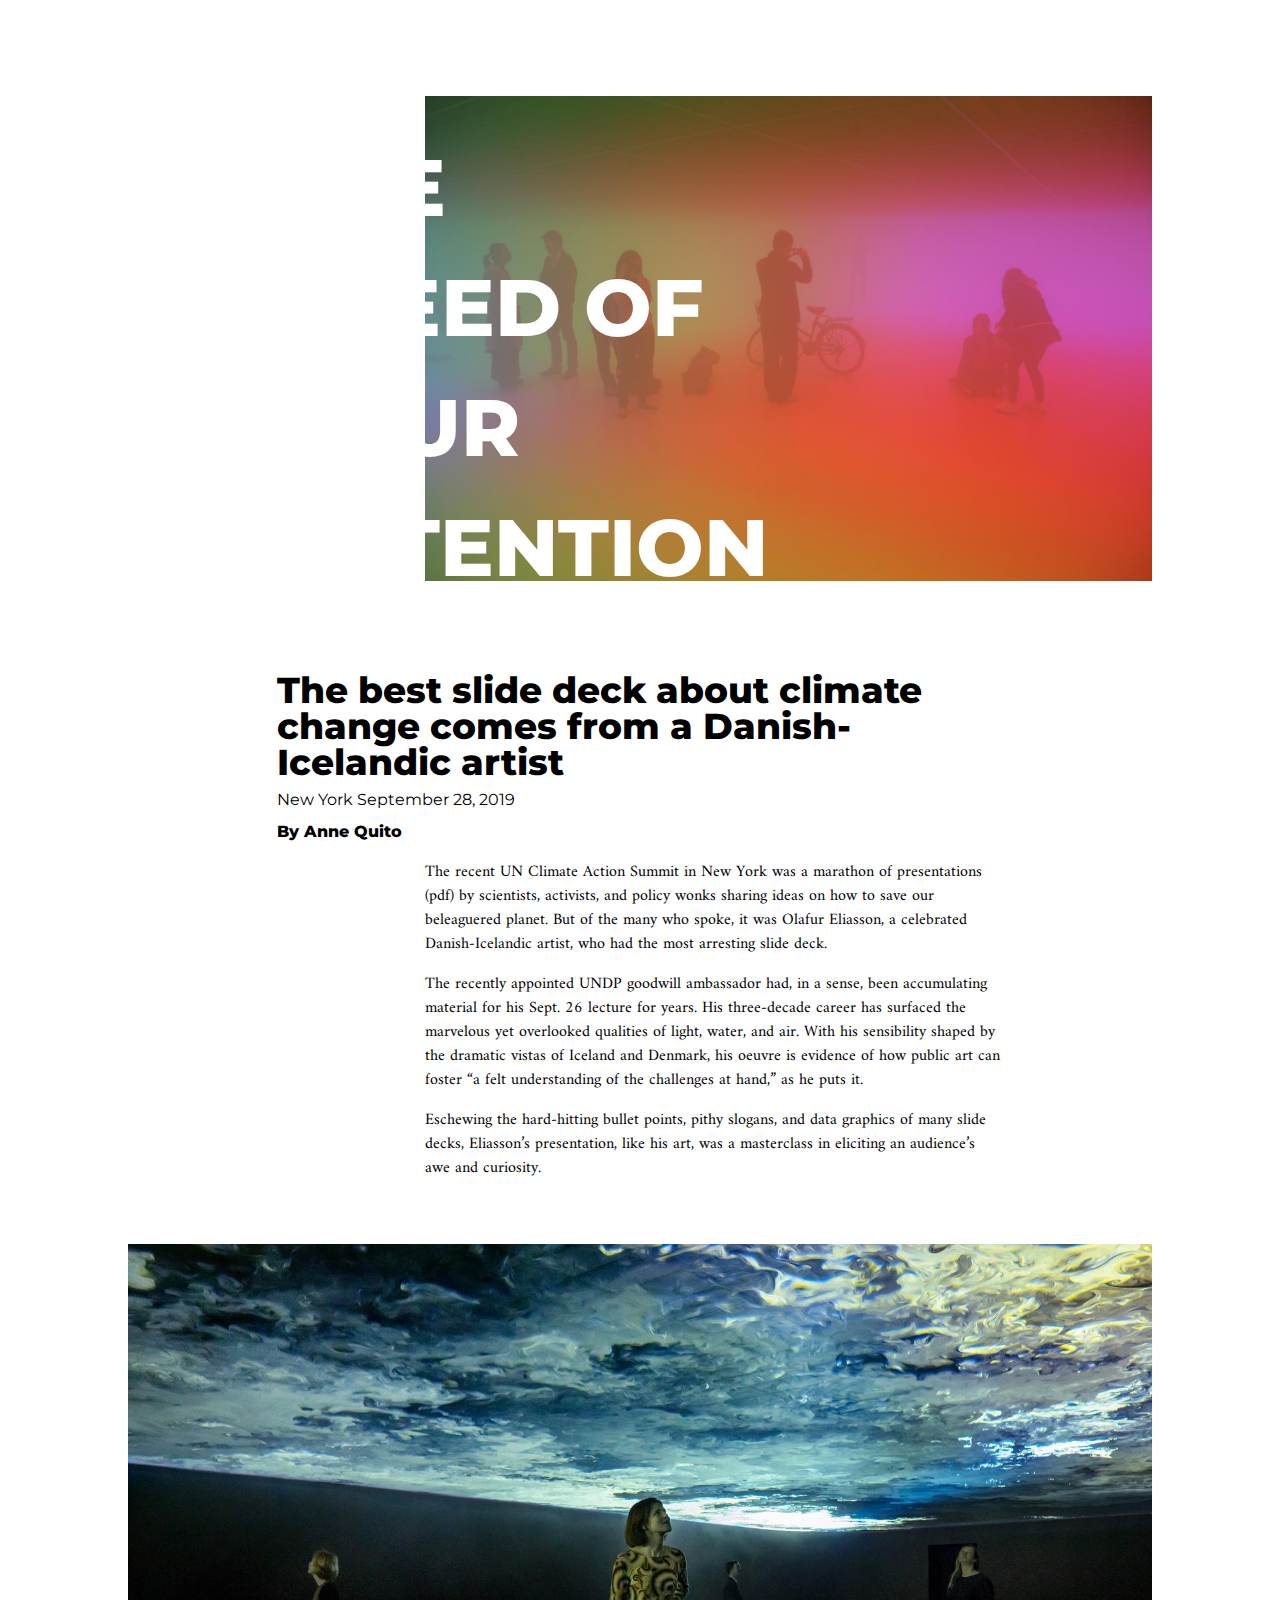
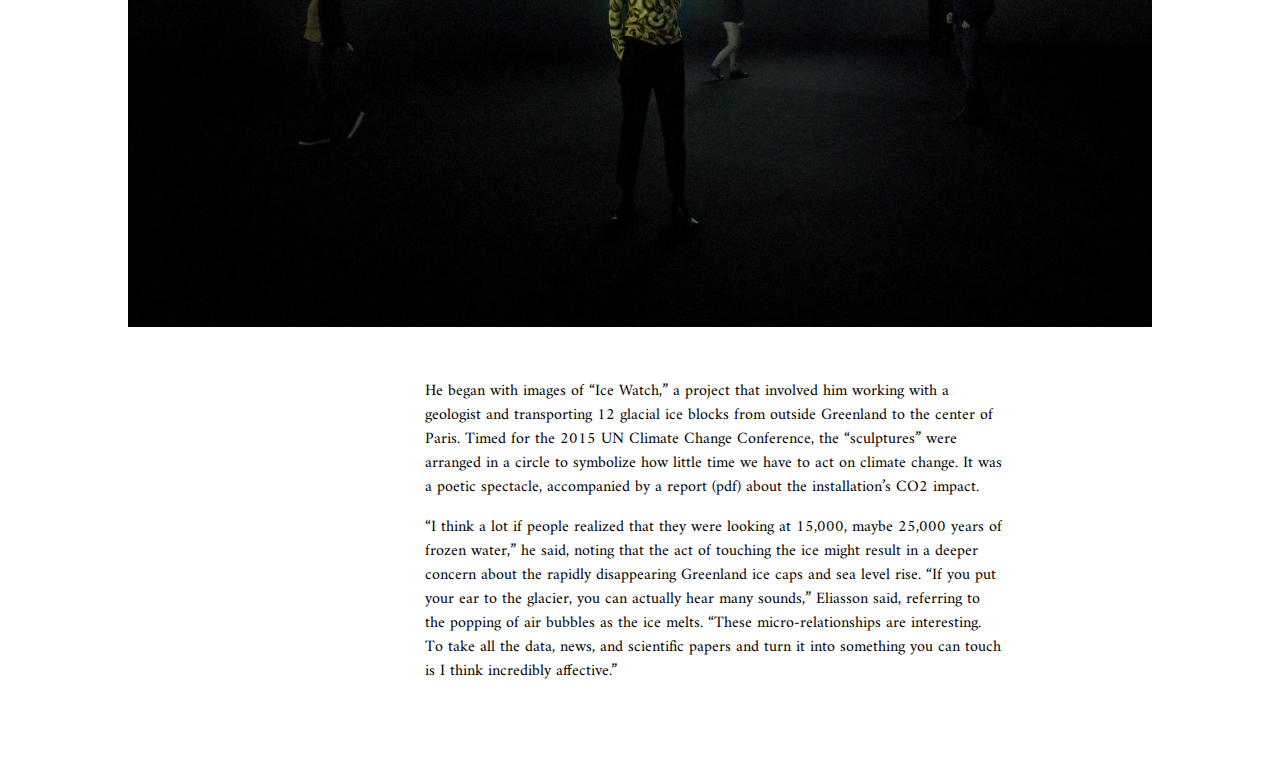
==== sessions/week_2/index.html @ 0d457791 "hello" ====
<!DOCTYPE html>
<html>
  <head>
    <meta charset="utf-8">
    <title>The speed of your attention</title>
    <link href="../../css/reset.css" rel="stylesheet" type="text/css">
    <link href="../../css/article.css" rel="stylesheet" type="text/css">
  </head>
  <body>

  <main>

	<article>
	  <div class="lead-image"><img src="../../images/feelings-are-facts.jpg" /></div>
	  <h1 class="main-headline">The speed of your attention</h1>
	  	<div class="subhead-module">
	 	 <h3 class="subhead">The best slide deck about climate change comes from a Danish-Icelandic artist</h3>
		<p class="timestamp">New York September 28, 2019</p>
		<p class="byline">By Anne Quito</p>
		</div>


		<section class="text-content">
		<p>The recent UN Climate Action Summit in New York was a marathon of presentations (pdf) by scientists, activists, and policy wonks sharing ideas on how to save our beleaguered planet. But of the many who spoke, it was Olafur Eliasson, a celebrated Danish-Icelandic artist, who had the most arresting slide deck.</p>

<p>The recently appointed UNDP goodwill ambassador had, in a sense, been accumulating material for his Sept. 26 lecture for years. His three-decade career has surfaced the marvelous yet overlooked qualities of light, water, and air. With his sensibility shaped by the dramatic vistas of Iceland and Denmark, his oeuvre is evidence of how public art can foster “a felt understanding of the challenges at hand,” as he puts it.</p>

<p>Eschewing the hard-hitting bullet points, pithy slogans, and data graphics of many slide decks, Eliasson’s presentation, like his art, was a masterclass in eliciting an audience’s awe and curiosity.</p>
</section>

		<section class="full-image">
			<img src="../../images/symbiotic-seeing.jpg" />
		</section>

		<section class="text-content">
		<p>He began with images of “Ice Watch,” a project that involved him working with a geologist and transporting 12 glacial ice blocks from outside Greenland to the center of Paris. Timed for the 2015 UN Climate Change Conference, the “sculptures” were arranged in a circle to symbolize how little time we have to act on climate change. It was a poetic spectacle, accompanied by a report (pdf) about the installation’s CO2 impact.</p>

<p>“I think a lot if people realized that they were looking at 15,000, maybe 25,000 years of frozen water,” he said, noting that the act of  touching the ice might result in a deeper concern about the rapidly disappearing Greenland ice caps and sea level rise. “If you put your ear to the glacier, you can actually hear many sounds,” Eliasson said, referring to the popping of air bubbles as the ice melts. “These micro-relationships are interesting. To take all the data, news, and scientific papers and turn it into something you can touch is I think incredibly affective.”</p>


</section>
  
    
	</article>



  </main>





  </body>
</html>
---- css/article.css ----
@import url('https://fonts.googleapis.com/css?family=Amiri&display=swap');
@import url('https://fonts.googleapis.com/css?family=Montserrat:400,800&display=swap');

html {
  font-size: 1rem;
  font-family: 'Amiri', serif;
  color:#000;


}

    body {
        padding:5rem 0;

      animation: colorchange 30s infinite; /* animation-name followed by duration in seconds*/
         /* you could also use milliseconds (ms) or something like 2.5s */
      -webkit-animation: colorchange 30s infinite; /* Chrome and Safari */
    }

    @keyframes colorchange
    {
      0%   {background: #d3beaa;}
      25%  {background: #c59eb3;}
      50%  {background: #b7a68e;}
      75%  {background: #9f9189;}
      100% {background: #c2b2ae;}
    }

    @-webkit-keyframes colorchange /* Safari and Chrome - necessary duplicate */
    {
      0%   {background: #d3beaa;}
      25%  {background: #c59eb3;}
      50%  {background: #b7a68e;}
      75%  {background: #9f9189;}
      100% {background: #c2b2ae;}
    }




a {
  text-decoration: none;
}

p {
  font-size: 1rem;
  font-family: 'Amiri', serif;
  line-height: 1.5;
  margin-bottom:1rem;

}



main {
  width: 80vw;
  margin: 0 auto;
}

article {
  display:grid;
  grid-template-columns: repeat(7, 1fr);
  grid-auto-rows:min-content;
  grid-gap: 1rem;

}


.main-headline {
  grid-column:2 / 5;
  grid-row:1;
  padding: 3rem 0;
  color:#fff;
  line-height:1.5;
}

.lead-image {
  grid-column:3 / 8;
  grid-row:1;
  padding: 1rem 0;

}

.subhead-module {
  grid-column:2 / 7;
  grid-row:2;
justify-content: start;
}

.subhead {
  padding: 0;
  margin:0;
}

.timestamp {
    font-family: 'Montserrat', sans-serif;
    font-size:1rem;
    padding:.5rem 0;
      margin:0;
}

.byline {
    font-family: 'Montserrat', sans-serif;
    font-size:1rem;
    font-weight:800;
    padding: 0;
    margin:0;
}

.text-content {
 grid-column:3 / 7;
 grid-row:auto;
}

.full-image {
   grid-column:1 / 8;
  grid-row:auto;
  padding:2rem 0;

}





h1, h2, h3, h4, h5 {
  font-family: 'Montserrat', sans-serif;
  font-weight:800;
}

h1 {
  font-size:5rem;
  text-transform: uppercase;
}

h2 {
  font-size:3.375rem;
}
h3 {
  font-size:2.25rem;
}
h4 {
  font-size:1.5rem;
}
h5 {
  font-size:1;
}

p, li {
  font-size: 1rem;
  line-height: 1.5;
}



img {
    width: 100%;
}
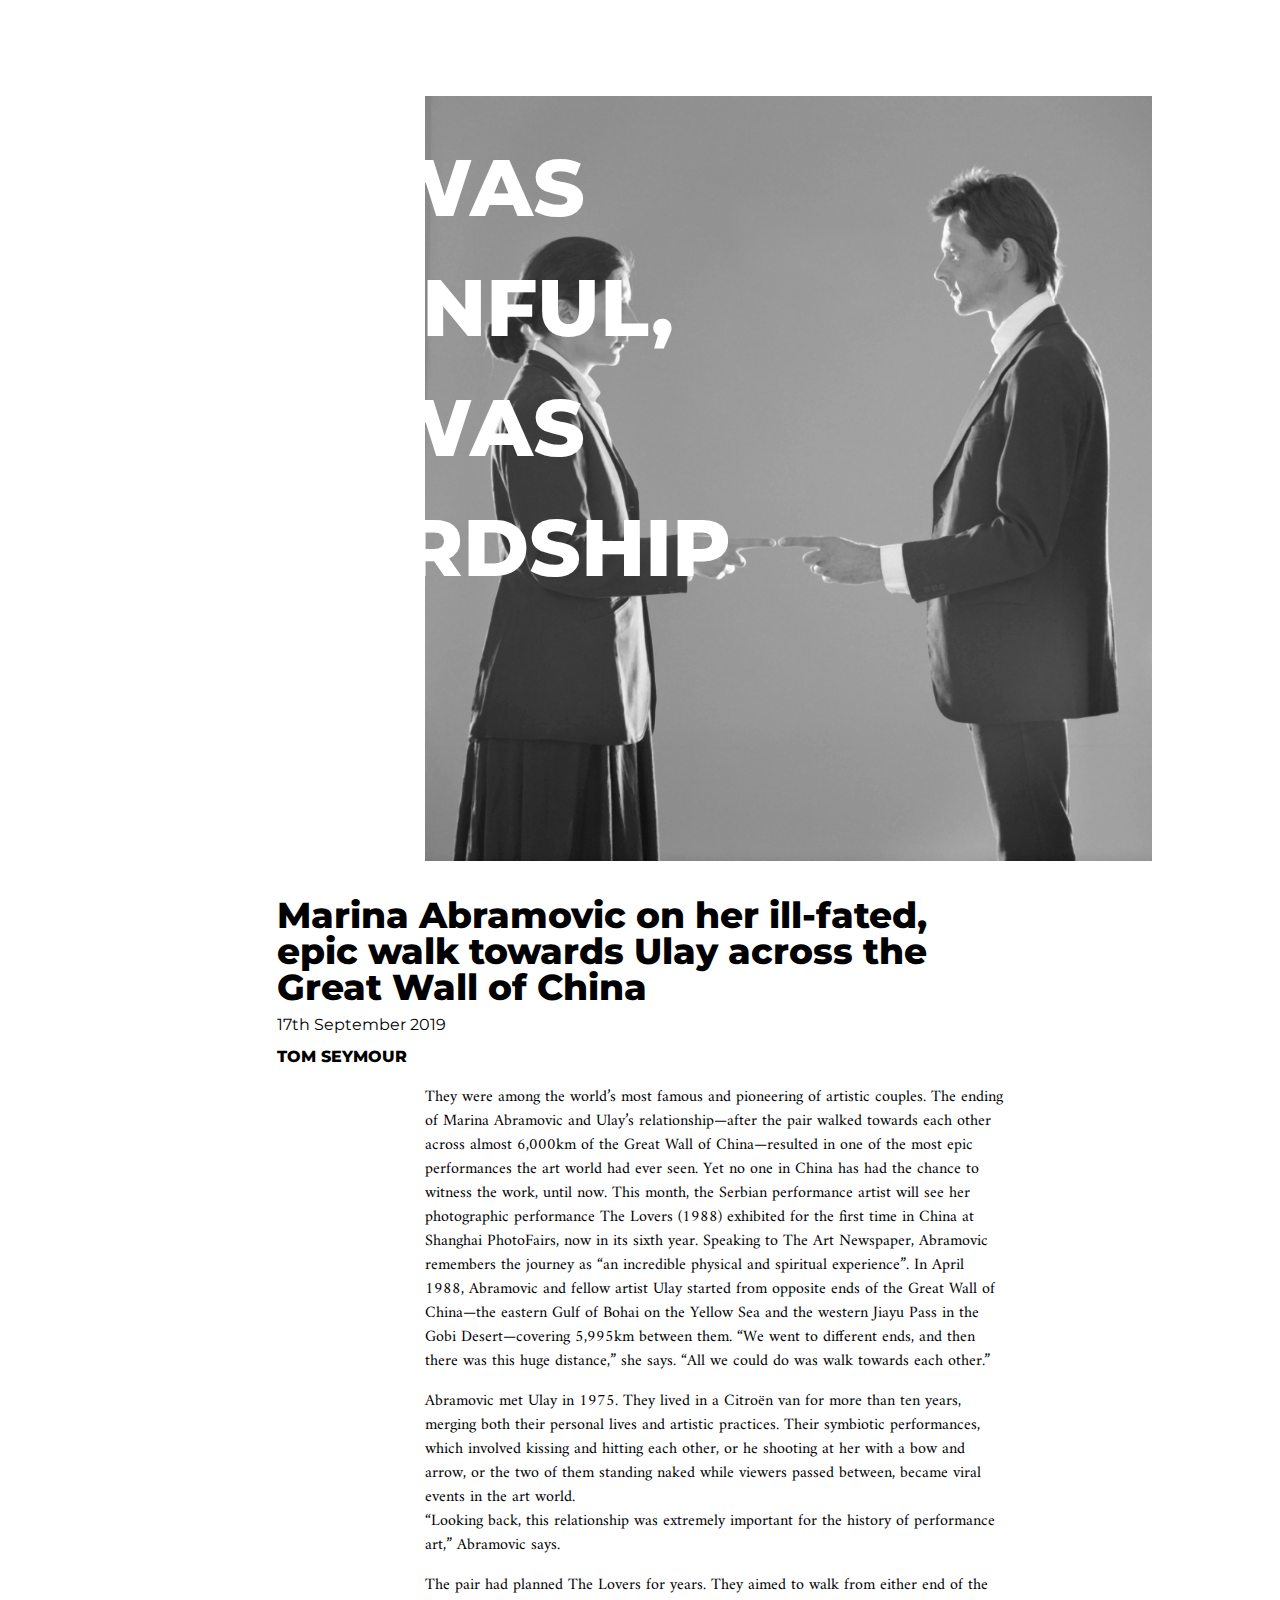
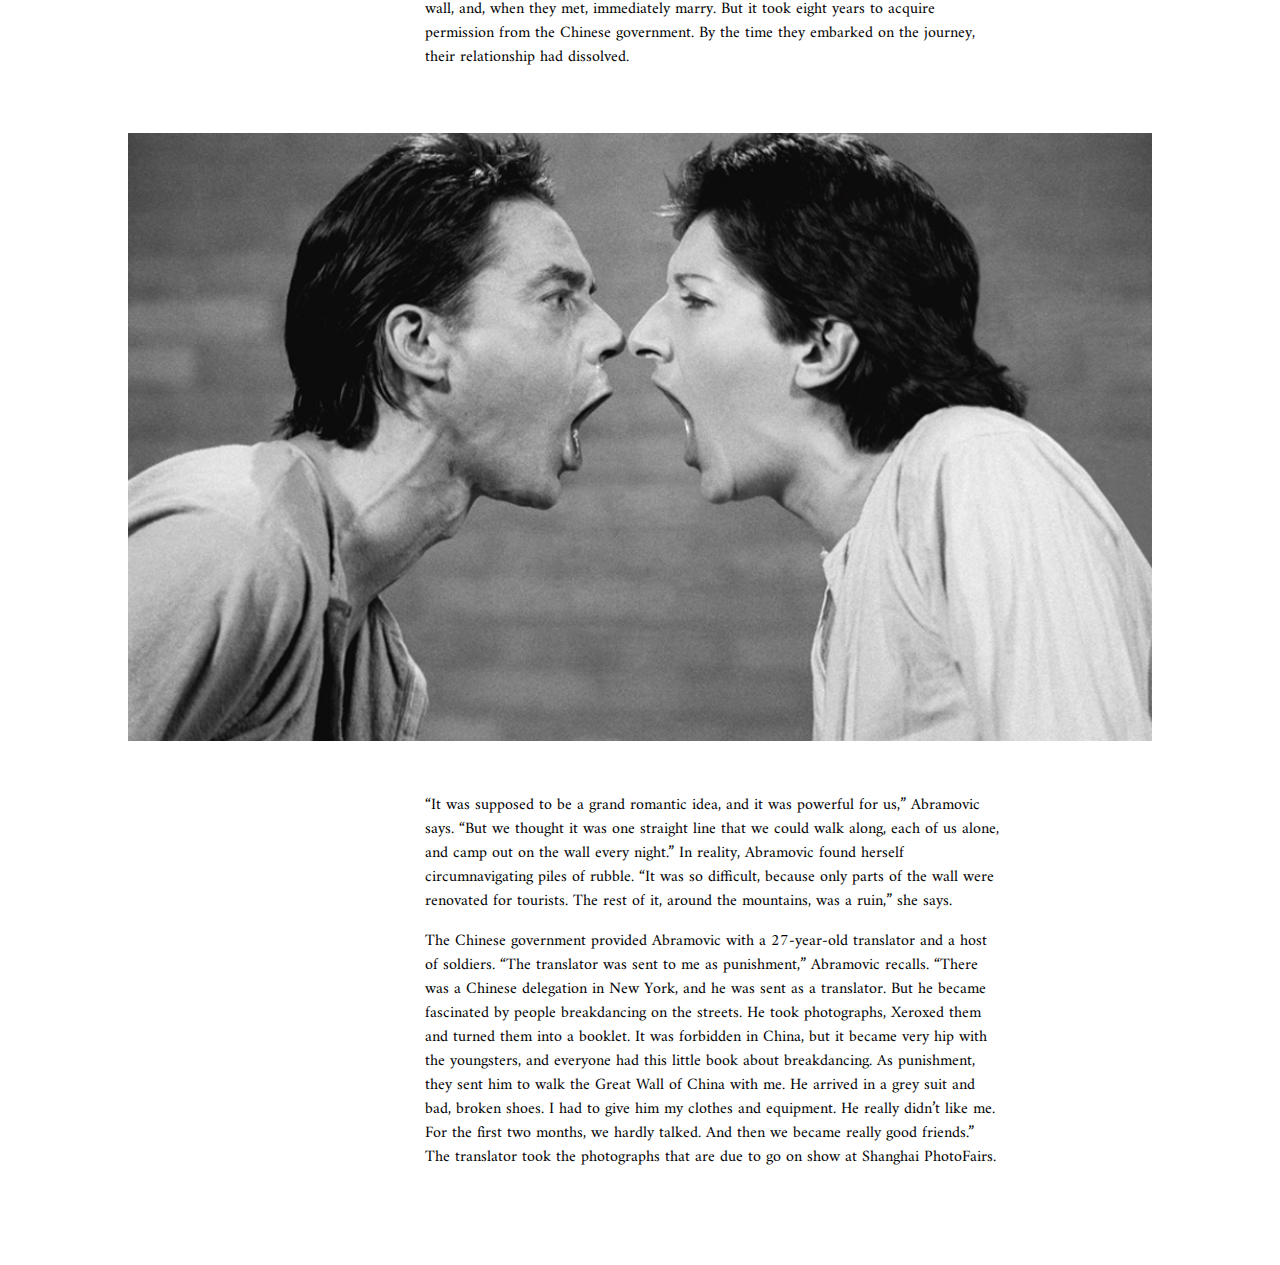
==== commit 22f30313: "hello" ====
--- a/sessions/week_2/index.html
+++ b/sessions/week_2/index.html
@@ -2,7 +2,7 @@
 <html>
   <head>
     <meta charset="utf-8">
-    <title>The speed of your attention</title>
+    <title>It was painful, it was hardship</title>
     <link href="../../css/reset.css" rel="stylesheet" type="text/css">
     <link href="../../css/article.css" rel="stylesheet" type="text/css">
   </head>
@@ -11,31 +11,40 @@
   <main>
 
 	<article>
-	  <div class="lead-image"><img src="../../images/feelings-are-facts.jpg" /></div>
-	  <h1 class="main-headline">The speed of your attention</h1>
+	  <div class="lead-image"><img src="../../images/ulay3.jpg" ></div>
+	  <h1 class="main-headline">It was painful, it was hardship</h1>
 	  	<div class="subhead-module">
-	 	 <h3 class="subhead">The best slide deck about climate change comes from a Danish-Icelandic artist</h3>
-		<p class="timestamp">New York September 28, 2019</p>
-		<p class="byline">By Anne Quito</p>
+	 	 <h3 class="subhead">Marina Abramovic on her ill-fated, epic walk towards Ulay across the Great Wall of China</h3>
+		<p class="timestamp">17th September 2019</p>
+		<p class="byline">TOM SEYMOUR</p>
 		</div>
 
 
 		<section class="text-content">
-		<p>The recent UN Climate Action Summit in New York was a marathon of presentations (pdf) by scientists, activists, and policy wonks sharing ideas on how to save our beleaguered planet. But of the many who spoke, it was Olafur Eliasson, a celebrated Danish-Icelandic artist, who had the most arresting slide deck.</p>
+		<p>They were among the world’s most famous and pioneering of artistic couples. The ending of Marina Abramovic and Ulay’s relationship—after the pair walked towards each other across almost 6,000km of the Great Wall of China—resulted in one of the most epic performances the art world had ever seen. Yet no one in China has had the chance to witness the work, until now.
 
-<p>The recently appointed UNDP goodwill ambassador had, in a sense, been accumulating material for his Sept. 26 lecture for years. His three-decade career has surfaced the marvelous yet overlooked qualities of light, water, and air. With his sensibility shaped by the dramatic vistas of Iceland and Denmark, his oeuvre is evidence of how public art can foster “a felt understanding of the challenges at hand,” as he puts it.</p>
+This month, the Serbian performance artist will see her photographic performance The Lovers (1988) exhibited for the first time in China at Shanghai PhotoFairs, now in its sixth year.
 
-<p>Eschewing the hard-hitting bullet points, pithy slogans, and data graphics of many slide decks, Eliasson’s presentation, like his art, was a masterclass in eliciting an audience’s awe and curiosity.</p>
+Speaking to The Art Newspaper, Abramovic remembers the journey as “an incredible physical and spiritual experience”. In April 1988, Abramovic and fellow artist Ulay started from opposite ends of the Great Wall of China—the eastern Gulf of Bohai on the Yellow Sea and the western Jiayu Pass in the Gobi Desert—covering 5,995km between them. “We went to different ends, and then there was this huge distance,” she says. “All we could do was walk towards each other.”</p>
+
+<p>Abramovic met Ulay in 1975. They lived in a Citroën van for more than ten years, merging both their personal lives and artistic practices. Their symbiotic performances, which involved kissing and hitting each other, or he shooting at her with a bow and arrow, or the two of them standing naked while viewers passed between, became viral events in the art world.
+<br>
+“Looking back, this relationship was extremely important for the history of performance art,” Abramovic says.</p>
+
+<p>The pair had planned The Lovers for years. They aimed to walk from either end of the wall, and, when they met, immediately marry. But it took eight years to acquire permission from the Chinese government. By the time they embarked on the journey, their relationship had dissolved.</p>
 </section>
 
 		<section class="full-image">
-			<img src="../../images/symbiotic-seeing.jpg" />
+			<img src="../../images/ulay2.jpg" />
 		</section>
 
 		<section class="text-content">
-		<p>He began with images of “Ice Watch,” a project that involved him working with a geologist and transporting 12 glacial ice blocks from outside Greenland to the center of Paris. Timed for the 2015 UN Climate Change Conference, the “sculptures” were arranged in a circle to symbolize how little time we have to act on climate change. It was a poetic spectacle, accompanied by a report (pdf) about the installation’s CO2 impact.</p>
+		<p>“It was supposed to be a grand romantic idea, and it was powerful for us,” Abramovic says. “But we thought it was one straight line that we could walk along, each of us alone, and camp out on the wall every night.”
 
-<p>“I think a lot if people realized that they were looking at 15,000, maybe 25,000 years of frozen water,” he said, noting that the act of  touching the ice might result in a deeper concern about the rapidly disappearing Greenland ice caps and sea level rise. “If you put your ear to the glacier, you can actually hear many sounds,” Eliasson said, referring to the popping of air bubbles as the ice melts. “These micro-relationships are interesting. To take all the data, news, and scientific papers and turn it into something you can touch is I think incredibly affective.”</p>
+In reality, Abramovic found herself circumnavigating piles of rubble. “It was so difficult, because only parts of the wall were renovated for tourists. The rest of it, around the mountains, was a ruin,” she says.
+</p>
+
+<p>The Chinese government provided Abramovic with a 27-year-old translator and a host of soldiers. “The translator was sent to me as punishment,” Abramovic recalls. “There was a Chinese delegation in New York, and he was sent as a translator. But he became fascinated by people breakdancing on the streets. He took photographs, Xeroxed them and turned them into a booklet. It was forbidden in China, but it became very hip with the youngsters, and everyone had this little book about breakdancing. As punishment, they sent him to walk the Great Wall of China with me. He arrived in a grey suit and bad, broken shoes. I had to give him my clothes and equipment. He really didn’t like me. For the first two months, we hardly talked. And then we became really good friends.” The translator took the photographs that are due to go on show at Shanghai PhotoFairs.</p>
 
 
 </section>
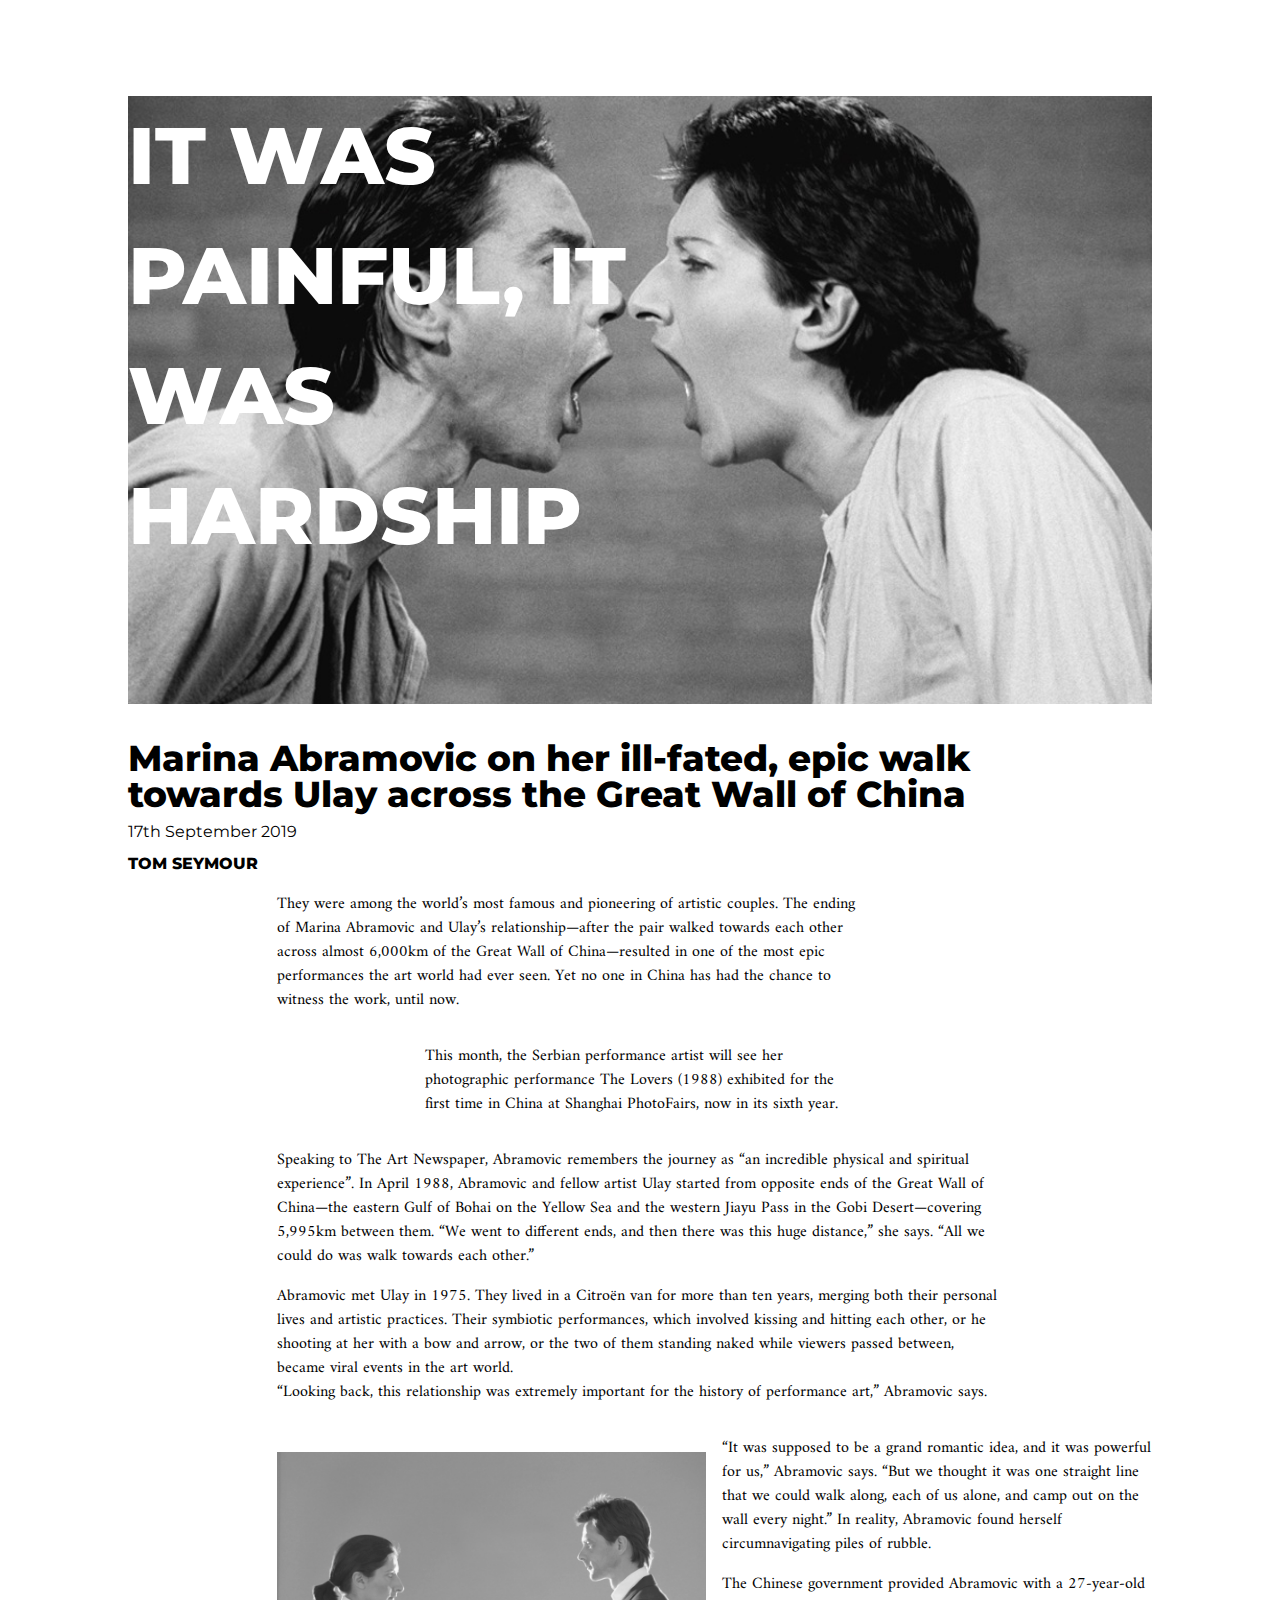
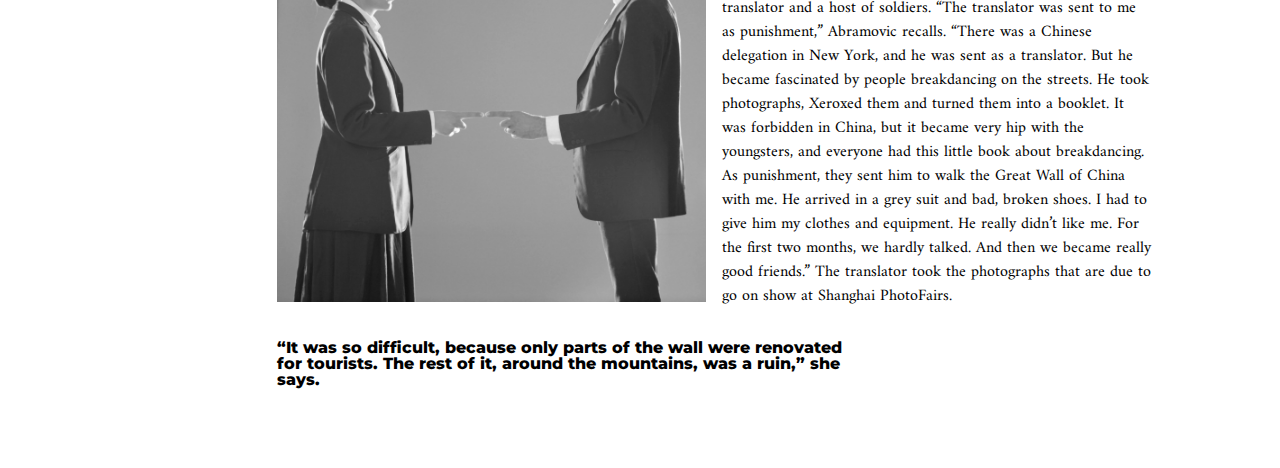
==== commit e3692674: "hello" ====
--- a/sessions/week_2/index.html
+++ b/sessions/week_2/index.html
@@ -11,7 +11,7 @@
   <main>
 
 	<article>
-	  <div class="lead-image"><img src="../../images/ulay3.jpg" ></div>
+	  <div class="lead-image"><img src="../../images/ulay2.jpg"></div>
 	  <h1 class="main-headline">It was painful, it was hardship</h1>
 	  	<div class="subhead-module">
 	 	 <h3 class="subhead">Marina Abramovic on her ill-fated, epic walk towards Ulay across the Great Wall of China</h3>
@@ -21,41 +21,34 @@
 
 
 		<section class="text-content">
-		<p>They were among the world’s most famous and pioneering of artistic couples. The ending of Marina Abramovic and Ulay’s relationship—after the pair walked towards each other across almost 6,000km of the Great Wall of China—resulted in one of the most epic performances the art world had ever seen. Yet no one in China has had the chance to witness the work, until now.
-
-This month, the Serbian performance artist will see her photographic performance The Lovers (1988) exhibited for the first time in China at Shanghai PhotoFairs, now in its sixth year.
-
-Speaking to The Art Newspaper, Abramovic remembers the journey as “an incredible physical and spiritual experience”. In April 1988, Abramovic and fellow artist Ulay started from opposite ends of the Great Wall of China—the eastern Gulf of Bohai on the Yellow Sea and the western Jiayu Pass in the Gobi Desert—covering 5,995km between them. “We went to different ends, and then there was this huge distance,” she says. “All we could do was walk towards each other.”</p>
-
-<p>Abramovic met Ulay in 1975. They lived in a Citroën van for more than ten years, merging both their personal lives and artistic practices. Their symbiotic performances, which involved kissing and hitting each other, or he shooting at her with a bow and arrow, or the two of them standing naked while viewers passed between, became viral events in the art world.
-<br>
-“Looking back, this relationship was extremely important for the history of performance art,” Abramovic says.</p>
-
-<p>The pair had planned The Lovers for years. They aimed to walk from either end of the wall, and, when they met, immediately marry. But it took eight years to acquire permission from the Chinese government. By the time they embarked on the journey, their relationship had dissolved.</p>
+		<p>They were among the world’s most famous and pioneering of artistic couples. The ending of Marina Abramovic and Ulay’s relationship—after the pair walked towards each other across almost 6,000km of the Great Wall of China—resulted in one of the most epic performances the art world had ever seen. Yet no one in China has had the chance to witness the work, until now.</p>
+	</section>
+	<section class="text-content4">
+	<p>This month, the Serbian performance artist will see her photographic performance The Lovers (1988) exhibited for the first time in China at Shanghai PhotoFairs, now in its sixth year.</p>
+	</section>
+	<section class="text-content5">
+		<p>Speaking to The Art Newspaper, Abramovic remembers the journey as “an incredible physical and spiritual experience”. In April 1988, Abramovic and fellow artist Ulay started from opposite ends of the Great Wall of China—the eastern Gulf of Bohai on the Yellow Sea and the western Jiayu Pass in the Gobi Desert—covering 5,995km between them. “We went to different ends, and then there was this huge distance,” she says. “All we could do was walk towards each other.” </p>
+	<p>Abramovic met Ulay in 1975. They lived in a Citroën van for more than ten years, merging both their personal lives and artistic practices. Their symbiotic performances, which involved kissing and hitting each other, or he shooting at her with a bow and arrow, or the two of them standing naked while viewers passed between, became viral events in the art world.
+	<br>
+	“Looking back, this relationship was extremely important for the history of performance art,” Abramovic says.</p>
 </section>
 
 		<section class="full-image">
-			<img src="../../images/ulay2.jpg" />
+			<img src="../../images/ulay3.jpg" width="50" height="450" />
 		</section>
 
-		<section class="text-content">
+		<section class="text-content2">
 		<p>“It was supposed to be a grand romantic idea, and it was powerful for us,” Abramovic says. “But we thought it was one straight line that we could walk along, each of us alone, and camp out on the wall every night.”
 
-In reality, Abramovic found herself circumnavigating piles of rubble. “It was so difficult, because only parts of the wall were renovated for tourists. The rest of it, around the mountains, was a ruin,” she says.
+	In reality, Abramovic found herself circumnavigating piles of rubble. 
 </p>
 
-<p>The Chinese government provided Abramovic with a 27-year-old translator and a host of soldiers. “The translator was sent to me as punishment,” Abramovic recalls. “There was a Chinese delegation in New York, and he was sent as a translator. But he became fascinated by people breakdancing on the streets. He took photographs, Xeroxed them and turned them into a booklet. It was forbidden in China, but it became very hip with the youngsters, and everyone had this little book about breakdancing. As punishment, they sent him to walk the Great Wall of China with me. He arrived in a grey suit and bad, broken shoes. I had to give him my clothes and equipment. He really didn’t like me. For the first two months, we hardly talked. And then we became really good friends.” The translator took the photographs that are due to go on show at Shanghai PhotoFairs.</p>
-
-
-</section>
-  
-    
+	<p>The Chinese government provided Abramovic with a 27-year-old translator and a host of soldiers. “The translator was sent to me as punishment,” Abramovic recalls. “There was a Chinese delegation in New York, and he was sent as a translator. But he became fascinated by people breakdancing on the streets. He took photographs, Xeroxed them and turned them into a booklet. It was forbidden in China, but it became very hip with the youngsters, and everyone had this little book about breakdancing. As punishment, they sent him to walk the Great Wall of China with me. He arrived in a grey suit and bad, broken shoes. I had to give him my clothes and equipment. He really didn’t like me. For the first two months, we hardly talked. And then we became really good friends.” The translator took the photographs that are due to go on show at Shanghai PhotoFairs.</p>
+</section>   
+	<section class="text-content3">
+	<h5>“It was so difficult, because only parts of the wall were renovated for tourists. The rest of it, around the mountains, was a ruin,” she says.</h5>
 	</article>
-
-
-
   </main>
-
 
 
 
--- a/css/article.css
+++ b/css/article.css
@@ -68,22 +68,22 @@
 
 
 .main-headline {
-  grid-column:2 / 5;
+  grid-column:1 / 5;
   grid-row:1;
-  padding: 3rem 0;
+  padding: 1rem 0;
   color:#fff;
   line-height:1.5;
 }
 
 .lead-image {
-  grid-column:3 / 8;
+  grid-column:1 / 8;
   grid-row:1;
   padding: 1rem 0;
 
 }
 
 .subhead-module {
-  grid-column:2 / 7;
+  grid-column:1 / 7;
   grid-row:2;
 justify-content: start;
 }
@@ -109,20 +109,37 @@
 }
 
 .text-content {
- grid-column:3 / 7;
+ grid-column:2 / 6;
  grid-row:auto;
 }
 
 .full-image {
-   grid-column:1 / 8;
+   grid-column:2 / 5;
   grid-row:auto;
-  padding:2rem 0;
+  padding:1rem 0;
 
 }
-
-
-
-
+.text-content2 {
+ grid-column:5 / 8;
+ grid-row:auto;
+}
+.full-image2 {
+   grid-column:4 / 8;
+  grid-row:auto;
+  padding:1rem 0;
+}
+.text-content3 {
+ grid-column:2 / 6;
+ grid-row:auto;
+}
+.text-content4 {
+ grid-column:3 / 6;
+ grid-row:auto;
+}
+.text-content5 {
+ grid-column:2 / 7;
+ grid-row:auto;
+}
 
 h1, h2, h3, h4, h5 {
   font-family: 'Montserrat', sans-serif;
@@ -157,3 +174,9 @@
 img {
     width: 100%;
 }
+
+.item1 {
+  grid-row-start: 1;
+  grid-row-end: 3;
+}
+
